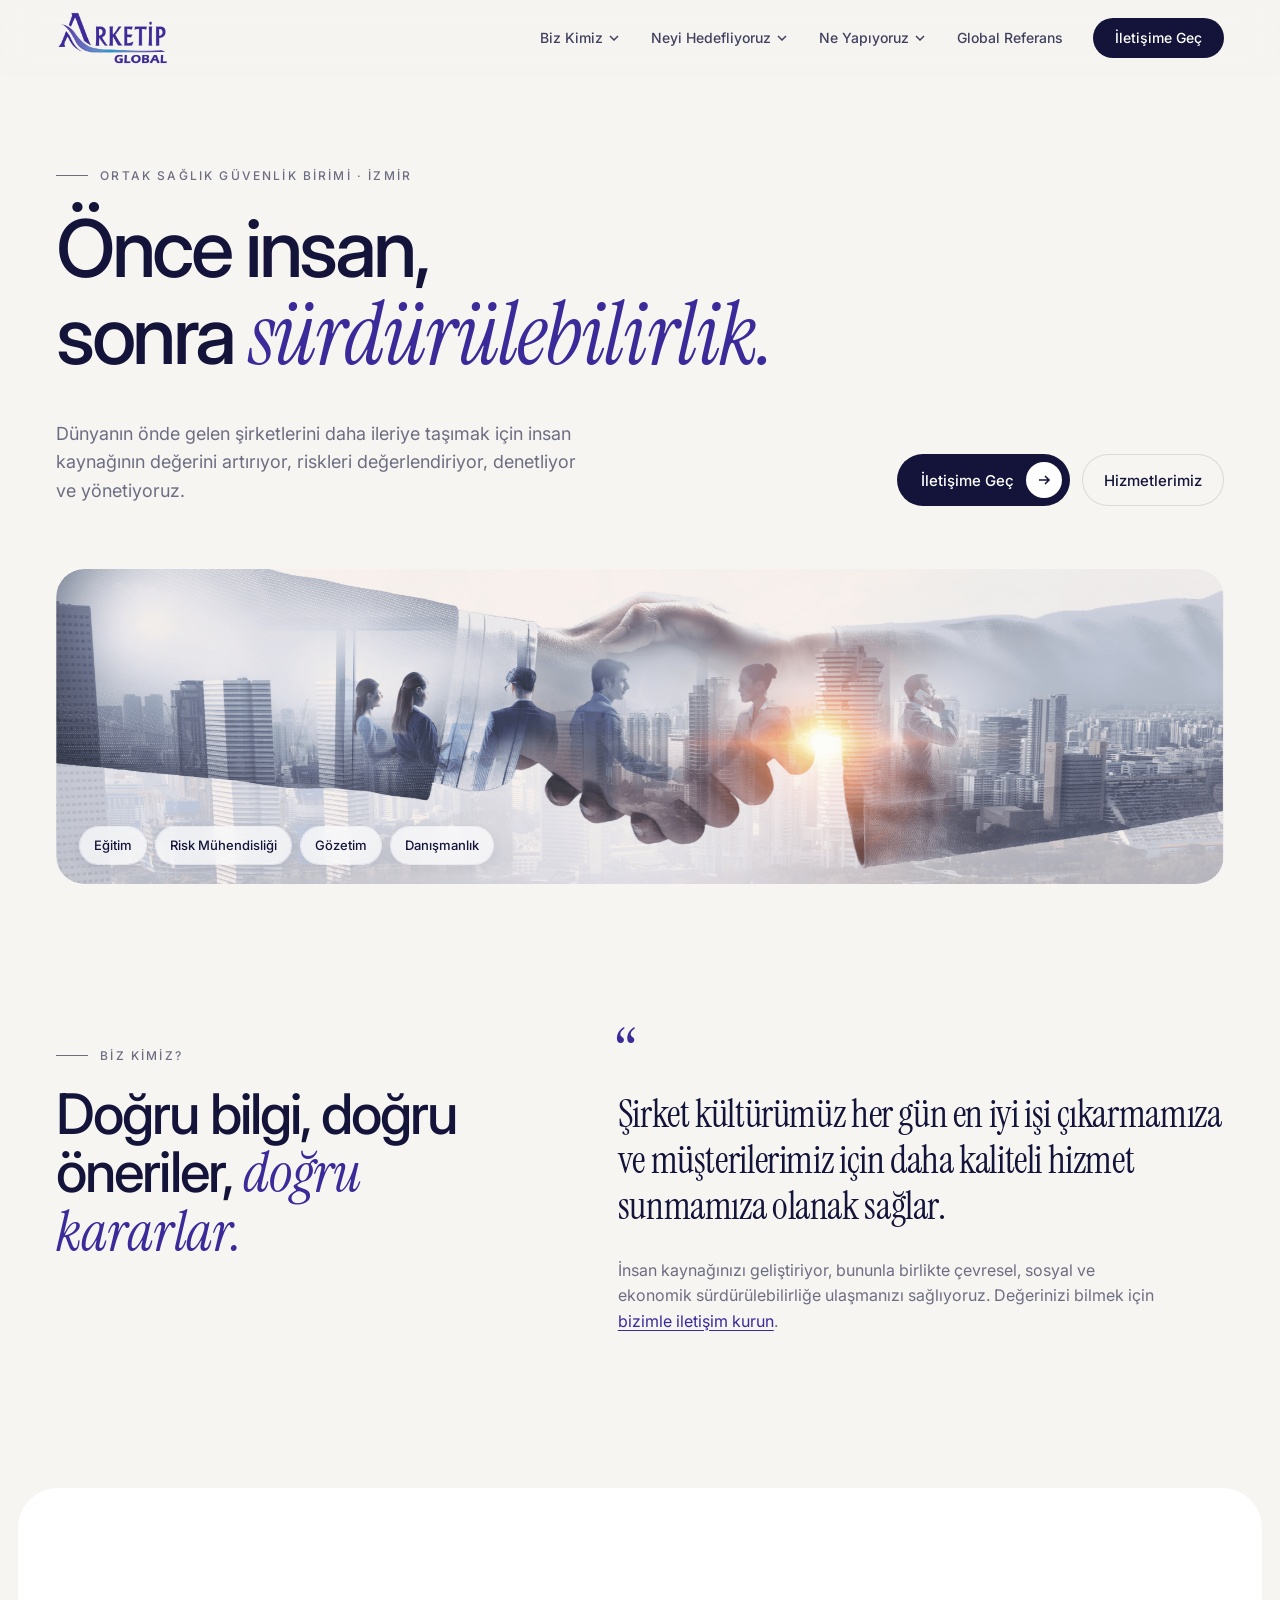
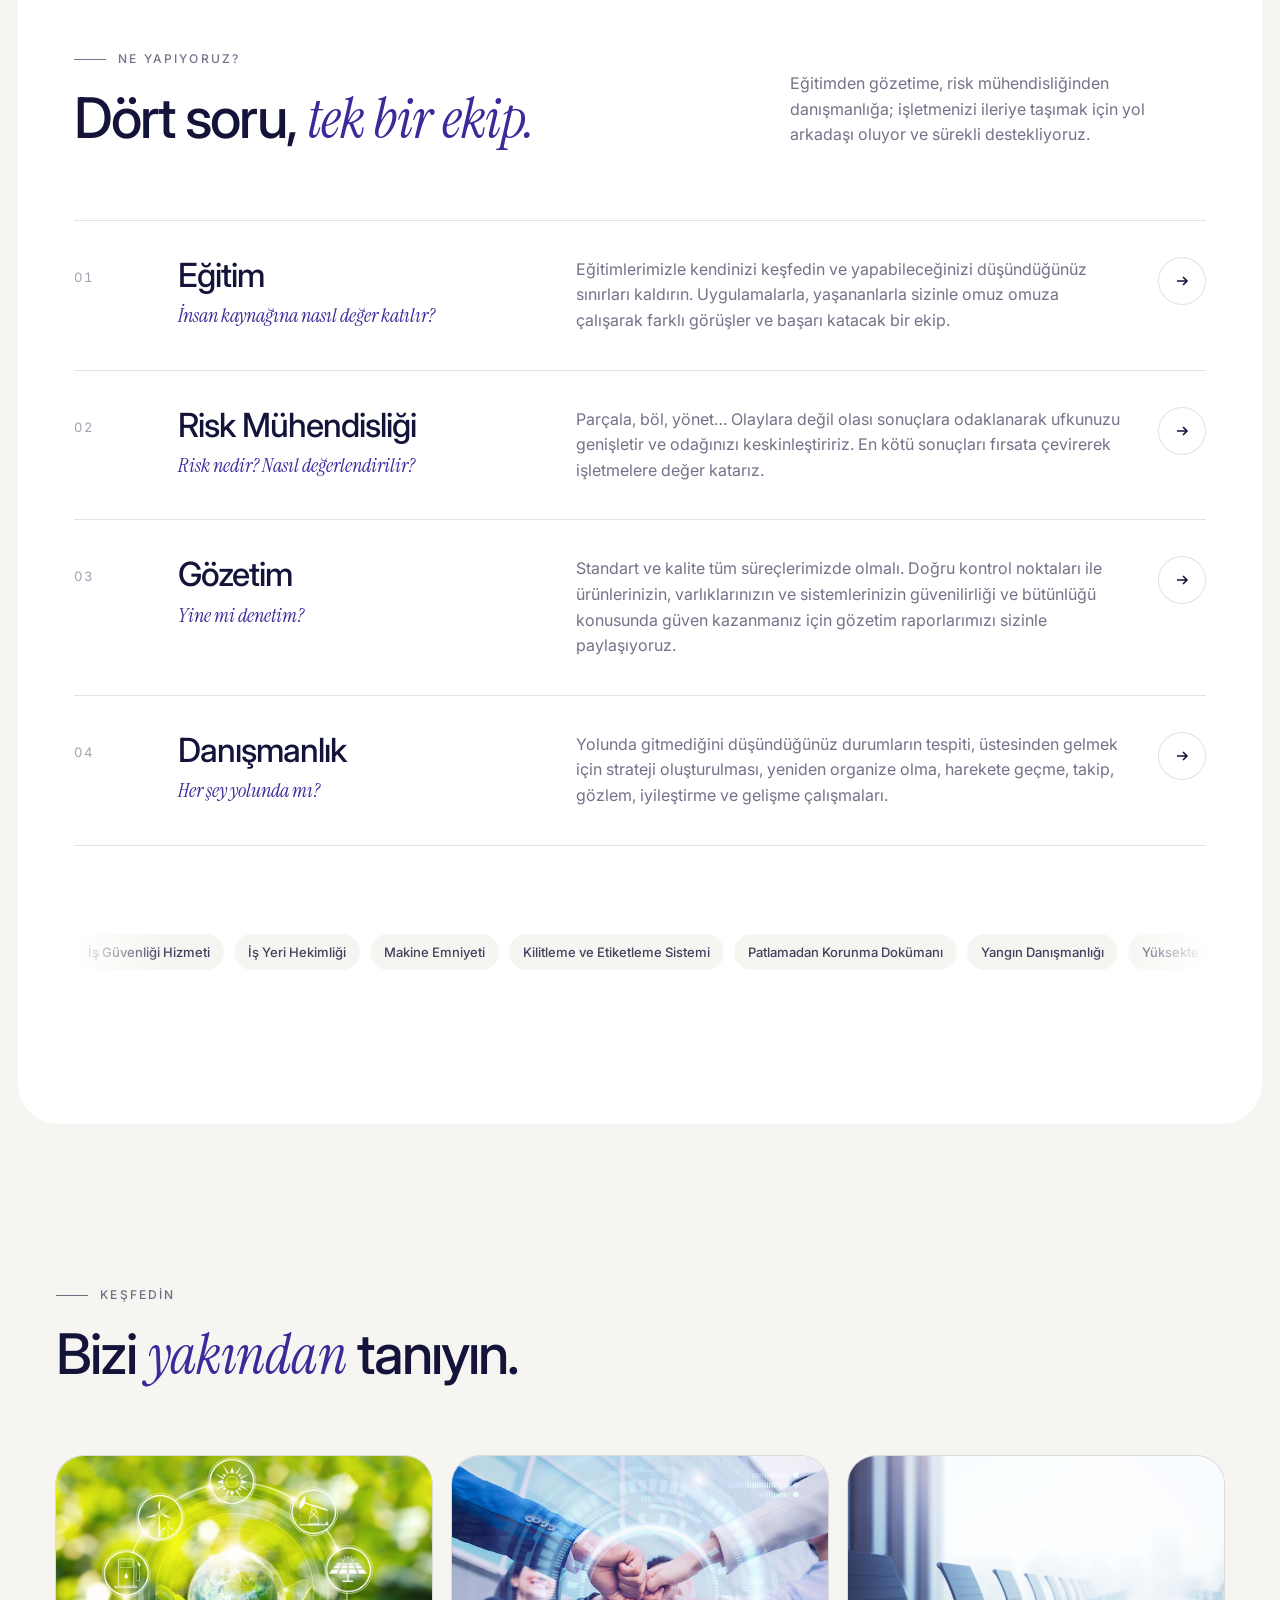
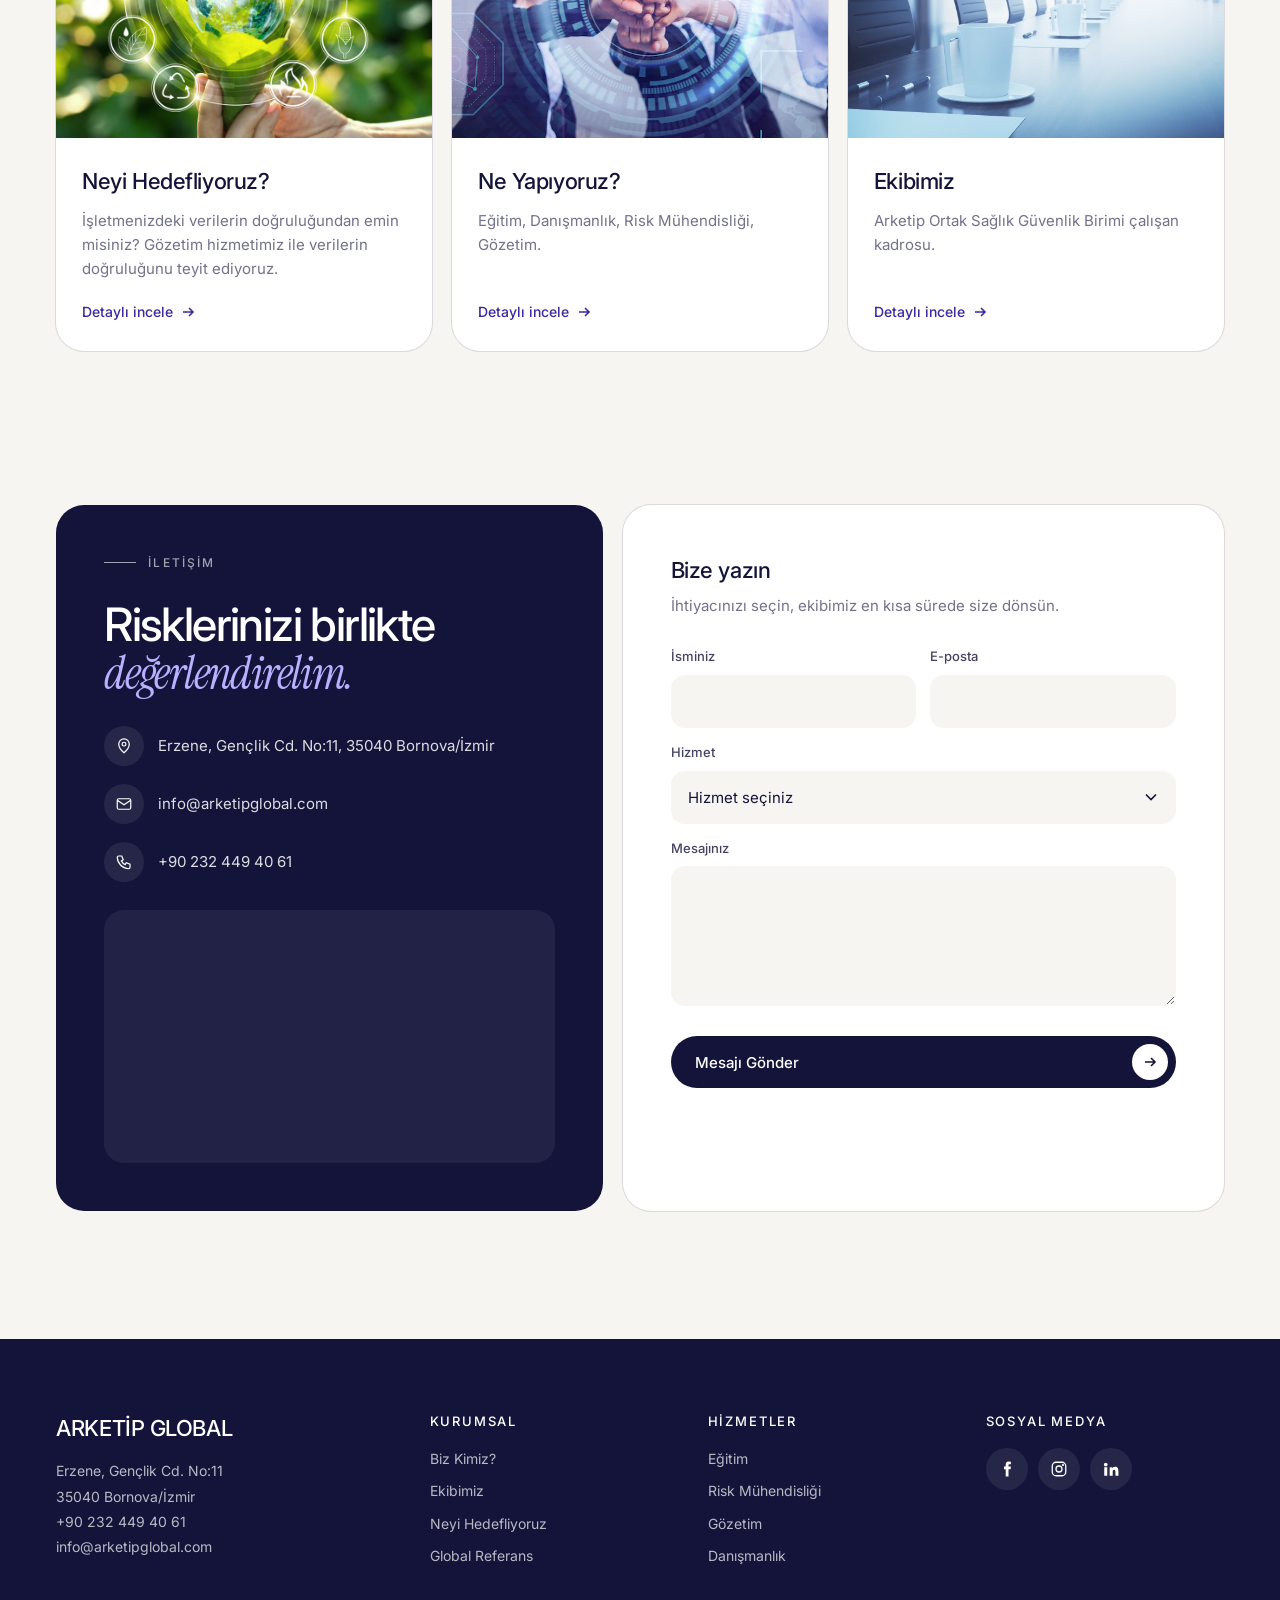
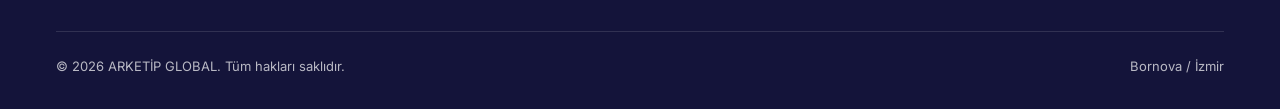
==== index.html @ 311a2628 "Arketip Global sitesi: arşivden kurtarma ve yeni tasarım - archive.org (2024-09, 2025-07) kayıtların" ====
<!DOCTYPE html>
<html lang="tr">
<head>
  <meta charset="utf-8">
  <meta name="viewport" content="width=device-width, initial-scale=1">
  <title>Arketip Global | İş Sağlığı ve Güvenliği, Eğitim, Risk Mühendisliği</title>
  <meta name="description" content="Arketip Global; eğitim, risk mühendisliği, gözetim ve danışmanlık hizmetleriyle insan kaynağının değerini artırır, riskleri değerlendirir, denetler ve yönetir. Bornova / İzmir.">
  <meta name="keywords" content="Ortak İş sağlığı, OSGB, İş güvenliği, Risk mühendisliği, Gözetim, Danışmanlık, Eğitim, İzmir">
  <link rel="icon" href="assets/img/üstbilgilogo.png">
  <link rel="preconnect" href="https://fonts.googleapis.com">
  <link rel="preconnect" href="https://fonts.gstatic.com" crossorigin>
  <link href="https://fonts.googleapis.com/css2?family=Inter:wght@400;500;600&family=Instrument+Serif:ital@0;1&display=swap" rel="stylesheet">
  <link rel="stylesheet" href="assets/css/site.css">
  <script>document.documentElement.classList.add('js');</script>
</head>

<body>
  <header class="site-header" id="header">
    <div class="wrap bar">
      <a class="brand" href="index.html" aria-label="Arketip Global ana sayfa">
        <img src="assets/img/arketipglobal.png" alt="Arketip Global" width="732" height="341">
      </a>
      <button class="burger" aria-label="Menüyü aç" aria-expanded="false" aria-controls="nav"><span></span><span></span><span></span></button>
      <nav class="nav" id="nav" aria-label="Ana menü">
        <div class="dd">
          <button type="button" aria-expanded="false">Biz Kimiz
            <svg width="10" height="6" viewBox="0 0 10 6" fill="none" stroke="currentColor" stroke-width="1.5" aria-hidden="true"><path d="m1 1 4 4 4-4"/></svg></button>
          <div class="menu">
            <a href="#who-are-we">Hakkımızda</a>
            <a href="kadromuz.html">Ekibimiz</a>
          </div>
        </div>
        <div class="dd">
          <button type="button" aria-expanded="false">Neyi Hedefliyoruz
            <svg width="10" height="6" viewBox="0 0 10 6" fill="none" stroke="currentColor" stroke-width="1.5" aria-hidden="true"><path d="m1 1 4 4 4-4"/></svg></button>
          <div class="menu">
            <a href="neyihedefliyoruz.html">Hedefimiz</a>
          </div>
        </div>
        <div class="dd">
          <button type="button" aria-expanded="false">Ne Yapıyoruz
            <svg width="10" height="6" viewBox="0 0 10 6" fill="none" stroke="currentColor" stroke-width="1.5" aria-hidden="true"><path d="m1 1 4 4 4-4"/></svg></button>
          <div class="menu">
            <a href="neyapıyoruz.html">Ne Yapıyoruz?</a>
            <a href="egitim.html">Eğitim</a>
            <a href="riskmuhendisligi.html">Risk Mühendisliği</a>
            <a href="gozetim.html">Gözetim</a>
            <a href="danısmanlık.html">Danışmanlık</a>
          </div>
        </div>
        <a href="global-referans.html">Global Referans</a>
        <a class="btn btn-primary" href="#contact">İletişime Geç</a>
      </nav>
    </div>
  </header>

  <main>
    <!-- Hero -->
    <section class="hero" aria-labelledby="hero-title">
      <div class="wrap">
        <div class="hero-top">
          <div>
            <span class="label rise" style="--d:.05s">Ortak Sağlık Güvenlik Birimi · İzmir</span>
            <h1 id="hero-title">
              <span class="line"><span style="--d:.15s">Önce insan,</span></span>
              <span class="line"><span style="--d:.28s">sonra <span class="serif">sürdürülebilirlik.</span></span></span>
            </h1>
          </div>
          <div class="hero-side">
            <p class="rise" style="--d:.45s">Dünyanın önde gelen şirketlerini daha ileriye taşımak için insan kaynağının değerini artırıyor, riskleri değerlendiriyor, denetliyor ve yönetiyoruz.</p>
            <div class="actions rise" style="--d:.55s">
              <a class="btn btn-primary" href="#contact">İletişime Geç
                <span class="dot"><svg width="14" height="14" viewBox="0 0 14 14" fill="none" stroke="currentColor" stroke-width="1.6" aria-hidden="true"><path d="M2 7h10M8 3l4 4-4 4"/></svg></span></a>
              <a class="btn btn-ghost" href="#hizmetler">Hizmetlerimiz</a>
            </div>
          </div>
        </div>
        <figure class="panorama">
          <img src="assets/img/biz kimiz.png" alt="Şehir silueti önünde el sıkışan iş insanları" width="2048" height="553" fetchpriority="high">
          <figcaption>
            <a class="chip" href="egitim.html">Eğitim</a>
            <a class="chip" href="riskmuhendisligi.html">Risk Mühendisliği</a>
            <a class="chip" href="gozetim.html">Gözetim</a>
            <a class="chip" href="danısmanlık.html">Danışmanlık</a>
          </figcaption>
        </figure>
      </div>
    </section>

    <!-- Biz Kimiz -->
    <section class="section" id="who-are-we" aria-labelledby="about-title">
      <div class="wrap">
        <div class="about">
          <div class="reveal">
            <span class="label">Biz Kimiz?</span>
            <h2 id="about-title">Doğru bilgi, doğru öneriler, <span class="serif">doğru kararlar.</span></h2>
          </div>
          <div class="reveal" style="--d:.1s">
            <blockquote>Şirket kültürümüz her gün en iyi işi çıkarmamıza ve müşterilerimiz için daha kaliteli hizmet sunmamıza olanak sağlar.</blockquote>
            <p class="note">İnsan kaynağınızı geliştiriyor, bununla birlikte çevresel, sosyal ve ekonomik sürdürülebilirliğe ulaşmanızı sağlıyoruz. Değerinizi bilmek için <a href="#contact">bizimle iletişim kurun</a>.</p>
          </div>
        </div>
      </div>
    </section>

    <!-- Hizmetler -->
    <section class="section services" id="hizmetler" aria-labelledby="svc-title">
      <div class="wrap">
        <div class="sec-head reveal">
          <div>
            <span class="label">Ne Yapıyoruz?</span>
            <h2 id="svc-title">Dört soru, <span class="serif">tek bir ekip.</span></h2>
          </div>
          <p>Eğitimden gözetime, risk mühendisliğinden danışmanlığa; işletmenizi ileriye taşımak için yol arkadaşı oluyor ve sürekli destekliyoruz.</p>
        </div>
        <ul class="svc">
          <li class="reveal"><a href="egitim.html">
            <span class="idx">01</span>
            <h3>Eğitim<small>İnsan kaynağına nasıl değer katılır?</small></h3>
            <p>Eğitimlerimizle kendinizi keşfedin ve yapabileceğinizi düşündüğünüz sınırları kaldırın. Uygulamalarla, yaşananlarla sizinle omuz omuza çalışarak farklı görüşler ve başarı katacak bir ekip.</p>
            <span class="go" aria-hidden="true"><svg width="14" height="14" viewBox="0 0 14 14" fill="none" stroke="currentColor" stroke-width="1.6"><path d="M2 7h10M8 3l4 4-4 4"/></svg></span>
          </a></li>
          <li class="reveal"><a href="riskmuhendisligi.html">
            <span class="idx">02</span>
            <h3>Risk Mühendisliği<small>Risk nedir? Nasıl değerlendirilir?</small></h3>
            <p>Parçala, böl, yönet… Olaylara değil olası sonuçlara odaklanarak ufkunuzu genişletir ve odağınızı keskinleştiririz. En kötü sonuçları fırsata çevirerek işletmelere değer katarız.</p>
            <span class="go" aria-hidden="true"><svg width="14" height="14" viewBox="0 0 14 14" fill="none" stroke="currentColor" stroke-width="1.6"><path d="M2 7h10M8 3l4 4-4 4"/></svg></span>
          </a></li>
          <li class="reveal"><a href="gozetim.html">
            <span class="idx">03</span>
            <h3>Gözetim<small>Yine mi denetim?</small></h3>
            <p>Standart ve kalite tüm süreçlerimizde olmalı. Doğru kontrol noktaları ile ürünlerinizin, varlıklarınızın ve sistemlerinizin güvenilirliği ve bütünlüğü konusunda güven kazanmanız için gözetim raporlarımızı sizinle paylaşıyoruz.</p>
            <span class="go" aria-hidden="true"><svg width="14" height="14" viewBox="0 0 14 14" fill="none" stroke="currentColor" stroke-width="1.6"><path d="M2 7h10M8 3l4 4-4 4"/></svg></span>
          </a></li>
          <li class="reveal"><a href="danısmanlık.html">
            <span class="idx">04</span>
            <h3>Danışmanlık<small>Her şey yolunda mı?</small></h3>
            <p>Yolunda gitmediğini düşündüğünüz durumların tespiti, üstesinden gelmek için strateji oluşturulması, yeniden organize olma, harekete geçme, takip, gözlem, iyileştirme ve gelişme çalışmaları.</p>
            <span class="go" aria-hidden="true"><svg width="14" height="14" viewBox="0 0 14 14" fill="none" stroke="currentColor" stroke-width="1.6"><path d="M2 7h10M8 3l4 4-4 4"/></svg></span>
          </a></li>
        </ul>
        <div class="marquee" aria-label="Hizmet alanlarımız">
          <div class="marquee-track">
            <span class="chip">İş Güvenliği Hizmeti</span><span class="chip">İş Yeri Hekimliği</span><span class="chip">Makine Emniyeti</span><span class="chip">Kilitleme ve Etiketleme Sistemi</span><span class="chip">Patlamadan Korunma Dokümanı</span><span class="chip">Yangın Danışmanlığı</span><span class="chip">Yüksekte Çalışma Danışmanlığı</span><span class="chip">Sağlık Danışmanlığı</span><span class="chip">Mobil Sağlık Aracı Hizmeti</span><span class="chip">Periyodik Kontrol Hizmetleri</span><span class="chip">İş Hijyeni Ölçümleri</span><span class="chip">İSG Ekipmanları Seçimi</span><span class="chip">İlkyardım Eğitimi</span>
            <span class="chip" aria-hidden="true">İş Güvenliği Hizmeti</span><span class="chip" aria-hidden="true">İş Yeri Hekimliği</span><span class="chip" aria-hidden="true">Makine Emniyeti</span><span class="chip" aria-hidden="true">Kilitleme ve Etiketleme Sistemi</span><span class="chip" aria-hidden="true">Patlamadan Korunma Dokümanı</span><span class="chip" aria-hidden="true">Yangın Danışmanlığı</span><span class="chip" aria-hidden="true">Yüksekte Çalışma Danışmanlığı</span><span class="chip" aria-hidden="true">Sağlık Danışmanlığı</span><span class="chip" aria-hidden="true">Mobil Sağlık Aracı Hizmeti</span><span class="chip" aria-hidden="true">Periyodik Kontrol Hizmetleri</span><span class="chip" aria-hidden="true">İş Hijyeni Ölçümleri</span><span class="chip" aria-hidden="true">İSG Ekipmanları Seçimi</span><span class="chip" aria-hidden="true">İlkyardım Eğitimi</span>
          </div>
        </div>
      </div>
    </section>

    <!-- Keşfet -->
    <section class="section" aria-labelledby="explore-title">
      <div class="wrap">
        <div class="sec-head reveal">
          <div>
            <span class="label">Keşfedin</span>
            <h2 id="explore-title">Bizi <span class="serif">yakından</span> tanıyın.</h2>
          </div>
        </div>
        <div class="cards">
          <a class="card reveal" href="neyihedefliyoruz.html">
            <div class="ph"><img src="assets/img/sürdürebilirlik.jpg" alt="Sürdürülebilirlik" loading="lazy" width="1150" height="650"></div>
            <div class="body">
              <h3>Neyi Hedefliyoruz?</h3>
              <p>İşletmenizdeki verilerin doğruluğundan emin misiniz? Gözetim hizmetimiz ile verilerin doğruluğunu teyit ediyoruz.</p>
              <span class="more">Detaylı incele <svg width="14" height="14" viewBox="0 0 14 14" fill="none" stroke="currentColor" stroke-width="1.6" aria-hidden="true"><path d="M2 7h10M8 3l4 4-4 4"/></svg></span>
            </div>
          </a>
          <a class="card reveal" style="--d:.1s" href="neyapıyoruz.html">
            <div class="ph"><img src="assets/img/neyaqpıyoruz.jpg" alt="Toplantı yapan ekip" loading="lazy" width="626" height="417"></div>
            <div class="body">
              <h3>Ne Yapıyoruz?</h3>
              <p>Eğitim, Danışmanlık, Risk Mühendisliği, Gözetim.</p>
              <span class="more">Detaylı incele <svg width="14" height="14" viewBox="0 0 14 14" fill="none" stroke="currentColor" stroke-width="1.6" aria-hidden="true"><path d="M2 7h10M8 3l4 4-4 4"/></svg></span>
            </div>
          </a>
          <a class="card reveal" style="--d:.2s" href="kadromuz.html">
            <div class="ph"><img src="assets/img/ekibimiz.png" alt="Ekibimiz" loading="lazy" width="757" height="468"></div>
            <div class="body">
              <h3>Ekibimiz</h3>
              <p>Arketip Ortak Sağlık Güvenlik Birimi çalışan kadrosu.</p>
              <span class="more">Detaylı incele <svg width="14" height="14" viewBox="0 0 14 14" fill="none" stroke="currentColor" stroke-width="1.6" aria-hidden="true"><path d="M2 7h10M8 3l4 4-4 4"/></svg></span>
            </div>
          </a>
        </div>
      </div>
    </section>

    <!-- İletişim -->
    <section id="contact" aria-labelledby="contact-title">
      <div class="wrap">
        <div class="contact">
          <div class="panel panel-dark reveal">
            <span class="label">İletişim</span>
            <h2 id="contact-title">Risklerinizi birlikte <span class="serif">değerlendirelim.</span></h2>
            <dl class="info">
              <div>
                <dt><svg width="18" height="18" viewBox="0 0 24 24" fill="none" stroke="currentColor" stroke-width="1.6" aria-label="Konum"><path d="M12 21s-7-6.2-7-11.5a7 7 0 0 1 14 0C19 14.8 12 21 12 21Z"/><circle cx="12" cy="9.5" r="2.5"/></svg></dt>
                <dd>Erzene, Gençlik Cd. No:11, 35040 Bornova/İzmir</dd>
              </div>
              <div>
                <dt><svg width="18" height="18" viewBox="0 0 24 24" fill="none" stroke="currentColor" stroke-width="1.6" aria-label="E-posta"><rect x="3" y="5" width="18" height="14" rx="2"/><path d="m3 7 9 6 9-6"/></svg></dt>
                <dd><a href="mailto:info@arketipglobal.com">info@arketipglobal.com</a></dd>
              </div>
              <div>
                <dt><svg width="18" height="18" viewBox="0 0 24 24" fill="none" stroke="currentColor" stroke-width="1.6" aria-label="Telefon"><path d="M5 4h4l2 5-2.5 1.5a11 11 0 0 0 5 5L15 13l5 2v4a2 2 0 0 1-2 2A16 16 0 0 1 3 6a2 2 0 0 1 2-2Z"/></svg></dt>
                <dd><a href="tel:+902324494061">+90 232 449 40 61</a></dd>
              </div>
            </dl>
            <div class="map">
              <iframe title="Arketip Global konumu" src="https://www.google.com/maps/embed?pb=!1m18!1m12!1m3!1d6350046.230709429!2d30.6863091524359!3d39.001430356661245!2m3!1f0!2f0!3f0!3m2!1i1024!2i768!4f13.1!3m3!1m2!1s0xa9a5396b3f279de9%3A0xc9d5d8ced4c32e61!2zQXJrZXRpcCBHbG9iYWwgRGFuxLHFn21hbmzEsWs!5e0!3m2!1str!2str!4v1669730419693!5m2!1str!2str" loading="lazy" referrerpolicy="no-referrer-when-downgrade" allowfullscreen></iframe>
            </div>
          </div>
          <div class="panel panel-form reveal" style="--d:.1s">
            <h3>Bize yazın</h3>
            <p>İhtiyacınızı seçin, ekibimiz en kısa sürede size dönsün.</p>
            <form action="https://formsubmit.co/info@arketipglobal.com" method="POST" enctype="multipart/form-data">
              <div class="row2">
                <div class="field"><label for="f-name">İsminiz</label><input id="f-name" type="text" name="name" autocomplete="name" required></div>
                <div class="field"><label for="f-email">E-posta</label><input id="f-email" type="email" name="email" autocomplete="email" required></div>
              </div>
              <div class="field">
                <label for="f-subject">Hizmet</label>
                <select id="f-subject" name="_subject" required>
                  <option value="" selected disabled>Hizmet seçiniz</option>
                  <option value="İş Güvenliği Hizmeti">İş Güvenliği Hizmeti</option>
                  <option value="İş Yeri Hekimliği">İş Yeri Hekimliği</option>
                  <option value="Makine Emniyeti">Makine Emniyeti</option>
                  <option value="Kilitleme ve Etiketleme Sistemi">Kilitleme ve Etiketleme Sistemi</option>
                  <option value="Patlamadan Korunma Dökümanı">Patlamadan Korunma Dokümanı</option>
                  <option value="Yangın Danışmanlığı">Yangın Danışmanlığı</option>
                  <option value="Yüksekte Çalışma Danışmanlığı">Yüksekte Çalışma Danışmanlığı</option>
                  <option value="Sağlık Danışmanlığı">Sağlık Danışmanlığı</option>
                  <option value="Mobil Sağlık Aracı Hizmeti">Mobil Sağlık Aracı Hizmeti</option>
                  <option value="Periyodik Kontrol Hizmetleri Danışmanlığı">Periyodik Kontrol Hizmetleri Danışmanlığı</option>
                  <option value="İş Hijyeni Ölçümleri Danışmanlığı">İş Hijyeni Ölçümleri Danışmanlığı</option>
                  <option value="İş Sağlığı ve Güvenliği Ekipmanları Seçimi Danışmanlığı">İş Sağlığı ve Güvenliği Ekipmanları Seçimi Danışmanlığı</option>
                  <option value="İlkyardım Eğitimi">İlkyardım Eğitimi</option>
                </select>
              </div>
              <div class="field"><label for="f-msg">Mesajınız</label><textarea id="f-msg" name="message" rows="5" required></textarea></div>
              <input type="hidden" name="_next" value="http://arketipglobal.com/index.html">
              <input type="hidden" name="_captcha" value="false">
              <button class="btn btn-primary" type="submit">Mesajı Gönder
                <span class="dot"><svg width="14" height="14" viewBox="0 0 14 14" fill="none" stroke="currentColor" stroke-width="1.6" aria-hidden="true"><path d="M2 7h10M8 3l4 4-4 4"/></svg></span></button>
            </form>
          </div>
        </div>
      </div>
    </section>
  </main>

  <footer>
    <div class="wrap">
      <div class="foot">
        <div>
          <p class="mark">ARKETİP GLOBAL</p>
          <address>Erzene, Gençlik Cd. No:11<br>35040 Bornova/İzmir<br><a href="tel:+902324494061">+90 232 449 40 61</a><br><a href="mailto:info@arketipglobal.com">info@arketipglobal.com</a></address>
        </div>
        <div>
          <h4>Kurumsal</h4>
          <ul>
            <li><a href="#who-are-we">Biz Kimiz?</a></li>
            <li><a href="kadromuz.html">Ekibimiz</a></li>
            <li><a href="neyihedefliyoruz.html">Neyi Hedefliyoruz</a></li>
            <li><a href="global-referans.html">Global Referans</a></li>
          </ul>
        </div>
        <div>
          <h4>Hizmetler</h4>
          <ul>
            <li><a href="egitim.html">Eğitim</a></li>
            <li><a href="riskmuhendisligi.html">Risk Mühendisliği</a></li>
            <li><a href="gozetim.html">Gözetim</a></li>
            <li><a href="danısmanlık.html">Danışmanlık</a></li>
          </ul>
        </div>
        <div>
          <h4>Sosyal Medya</h4>
          <div class="social">
            <a href="https://www.facebook.com/arketiposgbizmir/" target="_blank" rel="noopener" aria-label="Facebook"><svg width="18" height="18" viewBox="0 0 24 24" fill="currentColor" aria-hidden="true"><path d="M14 8.5V6.8c0-.8.5-1 1-1h2.2V2.2L14.3 2C11 2 10.3 4.3 10.3 6v2.5H8v3.7h2.3V22H14v-9.8h2.8l.4-3.7H14Z"/></svg></a>
            <a href="https://www.instagram.com/arketiposgb/" target="_blank" rel="noopener" aria-label="Instagram"><svg width="18" height="18" viewBox="0 0 24 24" fill="none" stroke="currentColor" stroke-width="1.7" aria-hidden="true"><rect x="3" y="3" width="18" height="18" rx="5"/><circle cx="12" cy="12" r="4"/><circle cx="17.3" cy="6.7" r=".6" fill="currentColor"/></svg></a>
            <a href="https://www.linkedin.com/company/arketi%CC%87posgb/?originalSubdomain=tr" target="_blank" rel="noopener" aria-label="LinkedIn"><svg width="18" height="18" viewBox="0 0 24 24" fill="currentColor" aria-hidden="true"><path d="M4.98 3.5a2.5 2.5 0 1 1 0 5 2.5 2.5 0 0 1 0-5ZM3 9.5h4V21H3V9.5Zm6.5 0h3.8v1.6h.06c.53-1 1.83-2.06 3.77-2.06 4.03 0 4.77 2.65 4.77 6.1V21h-4v-5.1c0-1.22-.02-2.79-1.7-2.79-1.7 0-1.96 1.33-1.96 2.7V21h-4V9.5Z"/></svg></a>
          </div>
        </div>
      </div>
      <div class="foot-bottom">
        <span>&copy; <span id="yr">2025</span> ARKETİP GLOBAL. Tüm hakları saklıdır.</span>
        <span>Bornova / İzmir</span>
      </div>
    </div>
  </footer>

  <script src="assets/js/site.js"></script>
</body>
</html>
---- assets/css/site.css ----
html, body { background: #f6f5f1; }
:root {
  --bg: #f6f5f1;
  --paper: #ffffff;
  --ink: #14143a;
  --ink-80: rgba(20, 20, 58, .8);
  --ink-60: rgba(20, 20, 58, .6);
  --ink-40: rgba(20, 20, 58, .4);
  --line: rgba(20, 20, 58, .12);
  --brand: #3a2a9a;
  --ease: cubic-bezier(.22, 1, .36, 1);
  --gutter: clamp(20px, 4.4vw, 64px);
  --max: 1280px;
}
*, *::before, *::after { box-sizing: border-box; }
html { scroll-behavior: smooth; overflow-x: clip; }
body {
  margin: 0; color: var(--ink);
  font: 400 16px/1.6 Inter, system-ui, sans-serif;
  -webkit-font-smoothing: antialiased; -moz-osx-font-smoothing: grayscale;
}
::selection { background: rgba(58, 42, 154, .22); }
img { display: block; max-width: 100%; }
a { color: inherit; }
:focus-visible { outline: 2px solid var(--brand); outline-offset: 3px; border-radius: 6px; }
.wrap { max-width: var(--max); margin: 0 auto; padding: 0 var(--gutter); }
.serif { font-family: "Instrument Serif", Georgia, serif; font-weight: 400; }
.label {
  font-size: 12px; font-weight: 500; letter-spacing: .18em; text-transform: uppercase; color: var(--ink-60);
  display: inline-flex; align-items: center; gap: 12px;
}
.label::before { content: ""; width: 32px; height: 1px; background: currentColor; }

/* Buttons */
.btn {
  display: inline-flex; align-items: center; gap: 12px; text-decoration: none; border: 0; cursor: pointer;
  font: 500 15px/1 Inter, sans-serif; border-radius: 999px; padding: 8px 8px 8px 24px;
  transition: transform .2s var(--ease), background .25s var(--ease), color .25s var(--ease);
}
.btn:active { transform: scale(.97); }
.btn .dot {
  width: 36px; height: 36px; border-radius: 50%; display: grid; place-items: center;
  transition: transform .3s var(--ease);
}
.btn:hover .dot { transform: rotate(-45deg); }
.btn-primary { background: var(--ink); color: #fff; }
.btn-primary .dot { background: #fff; color: var(--ink); }
.btn-primary:hover { background: var(--brand); }
.btn-ghost { padding: 14px 22px; color: var(--ink); background: transparent; box-shadow: inset 0 0 0 1px var(--line); }
.btn-ghost:hover { box-shadow: inset 0 0 0 1px var(--ink-40); }

/* Header */
.site-header {
  position: sticky; top: 0; z-index: 50;
  background: rgba(246, 245, 241, .82); backdrop-filter: saturate(1.4) blur(14px); -webkit-backdrop-filter: saturate(1.4) blur(14px);
  border-bottom: 1px solid transparent; transition: border-color .3s;
}
.site-header.scrolled { border-bottom-color: var(--line); }
.bar { display: flex; align-items: center; gap: 32px; height: 76px; }
.brand img { height: 52px; width: auto; }
.nav { display: flex; align-items: center; gap: 4px; margin-left: auto; }
.nav > a:not(.btn), .dd > button {
  font: 500 14px/1 Inter, sans-serif; color: var(--ink-80); text-decoration: none; background: none; border: 0; cursor: pointer;
  padding: 12px 14px; border-radius: 999px; display: inline-flex; align-items: center; gap: 6px;
  transition: color .2s, background .2s;
}
.nav > a:not(.btn):hover, .dd > button:hover, .dd.open > button { color: var(--ink); background: rgba(20, 20, 58, .05); }
.dd { position: relative; }
.dd > button svg { transition: transform .25s var(--ease); }
.dd.open > button svg { transform: rotate(180deg); }
.menu {
  position: absolute; top: calc(100% + 8px); left: 0; min-width: 220px; padding: 8px;
  background: var(--paper); border-radius: 18px; box-shadow: 0 0 0 1px var(--line), 0 18px 40px rgba(20, 20, 58, .10);
  opacity: 0; visibility: hidden; transform: translateY(6px); transition: opacity .2s, transform .25s var(--ease), visibility .2s;
}
.dd.open .menu { opacity: 1; visibility: visible; transform: none; }
.menu a { display: block; padding: 10px 14px; border-radius: 12px; font-size: 14px; text-decoration: none; color: var(--ink-80); }
.menu a:hover { background: var(--bg); color: var(--ink); }
.nav .btn { margin-left: 12px; padding: 13px 22px; font-size: 14px; }
.burger { display: none; margin-left: auto; width: 44px; height: 44px; border-radius: 50%; border: 0; background: rgba(20, 20, 58, .06); cursor: pointer; }
.burger span { display: block; width: 18px; height: 1.5px; background: var(--ink); margin: 4px auto; transition: transform .3s var(--ease), opacity .2s; }
body.menu-open .burger span:nth-child(1) { transform: translateY(5.5px) rotate(45deg); }
body.menu-open .burger span:nth-child(2) { opacity: 0; }
body.menu-open .burger span:nth-child(3) { transform: translateY(-5.5px) rotate(-45deg); }

/* Hero */
.hero { padding: clamp(48px, 9vh, 104px) 0 0; }
.hero-top { display: grid; grid-template-columns: 1fr; gap: 36px; }
.hero-side { display: flex; justify-content: space-between; align-items: end; gap: 48px; flex-wrap: wrap; }
.hero h1 {
  margin: 24px 0 0; font-weight: 500; font-size: clamp(40px, 6.2vw, 92px); line-height: 1; letter-spacing: -.045em;
}
.hero h1 .line { display: block; overflow: hidden; padding: .14em 0 .06em; margin-top: -.14em; white-space: nowrap; }
.hero h1 .line > span { display: inline-block; }
.hero h1 .serif { font-style: italic; letter-spacing: -.02em; color: var(--brand); font-size: 1.08em; }
.hero-side p { margin: 0; font-size: 18px; color: var(--ink-60); max-width: 34rem; }
.hero-side .actions { display: flex; flex-wrap: wrap; gap: 12px; }
.panorama {
  margin: clamp(40px, 7vh, 72px) 0 0; position: relative; border-radius: 28px; overflow: hidden;
  aspect-ratio: 2048 / 553; min-height: 260px; background: #e9e8ee;
}
.panorama img { width: 100%; height: 100%; object-fit: cover; object-position: 50% 50%; }
.panorama figcaption {
  position: absolute; left: 24px; bottom: 20px; display: flex; gap: 10px; flex-wrap: wrap;
}
.chip {
  font-size: 13px; font-weight: 500; padding: 8px 14px; border-radius: 999px; color: var(--ink);
  background: rgba(255, 255, 255, .72); backdrop-filter: blur(10px); -webkit-backdrop-filter: blur(10px);
  box-shadow: 0 0 0 1px rgba(255, 255, 255, .6), 0 4px 14px rgba(20, 20, 58, .08); text-decoration: none;
}
a.chip:hover { background: #fff; }

/* Entrance */
.js .rise { opacity: 0; transform: translateY(24px); }
.js .hero h1 .line > span { transform: translateY(110%); }
.js .panorama { clip-path: inset(0 0 100% 0 round 28px); }
.js.ready .rise { opacity: 1; transform: none; transition: opacity .9s var(--ease), transform .9s var(--ease); transition-delay: var(--d, 0s); }
.js.ready .hero h1 .line > span { transform: none; transition: transform 1s var(--ease); transition-delay: var(--d, 0s); }
.js.ready .panorama { clip-path: inset(0 0 0 0 round 28px); transition: clip-path 1.4s var(--ease) .55s; }
.js.ready .panorama img { animation: settle 2s var(--ease) .55s both; }
@keyframes settle { from { transform: scale(1.08); } to { transform: none; } }
.js .reveal { opacity: 0; transform: translateY(28px); transition: opacity .8s var(--ease), transform .8s var(--ease); transition-delay: var(--d, 0s); }
.js .reveal.in { opacity: 1; transform: none; }

/* Sections */
section { scroll-margin-top: 90px; }
.section { padding: clamp(80px, 12vw, 160px) 0; }
.about { display: grid; grid-template-columns: 1fr 1.25fr; gap: clamp(32px, 6vw, 96px); align-items: start; }
.about h2, .sec-head h2 { margin: 20px 0 0; font-weight: 500; font-size: clamp(32px, 4.4vw, 56px); line-height: 1.04; letter-spacing: -.035em; }
.about h2 .serif, .sec-head h2 .serif { font-style: italic; color: var(--brand); letter-spacing: -.01em; }
.about blockquote {
  margin: 0; font-family: "Instrument Serif", Georgia, serif; font-size: clamp(26px, 3vw, 40px); line-height: 1.2; letter-spacing: -.01em;
}
.about blockquote::before { content: "“"; display: block; font-size: 1.8em; line-height: .6; color: var(--brand); margin-bottom: 12px; }
.about .note { margin: 28px 0 0; color: var(--ink-60); max-width: 34rem; }
.about .note a { color: var(--brand); text-underline-offset: 3px; }


/* Services list */
.services { background: var(--paper); border-radius: 40px; margin: 0 clamp(8px, 1.4vw, 20px); }
.sec-head { display: flex; justify-content: space-between; align-items: end; gap: 32px; margin-bottom: clamp(40px, 6vw, 72px); }
.sec-head p { margin: 0; max-width: 26rem; color: var(--ink-60); }
.svc { list-style: none; margin: 0; padding: 0; border-top: 1px solid var(--line); }
.svc li { border-bottom: 1px solid var(--line); }
.svc a {
  display: grid; grid-template-columns: 72px minmax(180px, 1fr) 1.5fr 48px; gap: 32px; align-items: start;
  padding: 36px 0; text-decoration: none; transition: padding .35s var(--ease);
}
.svc .idx { font-size: 13px; color: var(--ink-40); letter-spacing: .1em; padding-top: 10px; font-variant-numeric: tabular-nums; }
.svc h3 { margin: 0; font-weight: 500; font-size: clamp(24px, 2.6vw, 36px); letter-spacing: -.03em; line-height: 1.1; }
.svc h3 small { display: block; margin-top: 10px; font: italic 400 20px/1.2 "Instrument Serif", Georgia, serif; letter-spacing: 0; color: var(--brand); }
.svc p { margin: 0; color: var(--ink-60); max-width: 36rem; }
.svc .go {
  width: 48px; height: 48px; border-radius: 50%; display: grid; place-items: center; box-shadow: inset 0 0 0 1px var(--line);
  transition: background .3s var(--ease), color .3s, transform .35s var(--ease);
}
.svc a:hover { padding-left: 12px; }
.svc a:hover .go { background: var(--ink); color: #fff; transform: rotate(-45deg); }

.marquee { margin-top: clamp(56px, 7vw, 88px); overflow: hidden; mask-image: linear-gradient(90deg, transparent, #000 8%, #000 92%, transparent); -webkit-mask-image: linear-gradient(90deg, transparent, #000 8%, #000 92%, transparent); }
.marquee-track { display: flex; gap: 10px; width: max-content; animation: slide 60s linear infinite; }
.marquee:hover .marquee-track { animation-play-state: paused; }
.marquee .chip { background: var(--bg); box-shadow: none; white-space: nowrap; color: var(--ink-80); }
@keyframes slide { to { transform: translateX(-50%); } }

/* Cards */
.cards { display: grid; grid-template-columns: repeat(3, 1fr); gap: 20px; }
.card { text-decoration: none; display: flex; flex-direction: column; background: var(--paper); border-radius: 28px; overflow: hidden; box-shadow: 0 0 0 1px var(--line); transition: transform .4s var(--ease), box-shadow .4s var(--ease); }
.card:hover { transform: translateY(-4px); box-shadow: 0 0 0 1px var(--line), 0 18px 40px rgba(20, 20, 58, .08); }
.card .ph { aspect-ratio: 4 / 3; overflow: hidden; background: #e9e8ee; }
.card .ph img { width: 100%; height: 100%; object-fit: cover; transition: transform .8s var(--ease); }
.card:hover .ph img { transform: scale(1.04); }
.card .body { padding: 26px 26px 28px; display: flex; flex-direction: column; gap: 10px; flex: 1; }
.card h3 { margin: 0; font-weight: 500; font-size: 22px; letter-spacing: -.02em; }
.card p { margin: 0; color: var(--ink-60); font-size: 15px; flex: 1; }
.card .more { margin-top: 10px; font-size: 14px; font-weight: 500; display: inline-flex; align-items: center; gap: 8px; color: var(--brand); }

/* Contact */
.contact { display: grid; grid-template-columns: 1fr 1.1fr; gap: 20px; }
.panel { border-radius: 28px; padding: clamp(28px, 4vw, 48px); }
.panel-dark { background: var(--ink); color: #fff; display: flex; flex-direction: column; gap: 28px; }
.panel-dark .label { color: rgba(255, 255, 255, .6); }
.panel-dark h2 { margin: 0; font-weight: 500; font-size: clamp(30px, 3.6vw, 48px); line-height: 1.05; letter-spacing: -.035em; }
.panel-dark h2 .serif { font-style: italic; color: #b9b0ff; }
.info { display: grid; gap: 18px; margin: 0; }
.info div { display: grid; grid-template-columns: 40px 1fr; gap: 14px; align-items: center; }
.info dt { width: 40px; height: 40px; border-radius: 50%; background: rgba(255, 255, 255, .08); display: grid; place-items: center; }
.info dd { margin: 0; color: rgba(255, 255, 255, .85); font-size: 15px; }
.info dd a { text-decoration: none; }
.info dd a:hover { text-decoration: underline; text-underline-offset: 3px; }
.map { border-radius: 20px; overflow: hidden; margin-top: auto; aspect-ratio: 16 / 9; background: rgba(255, 255, 255, .06); }
.map iframe { width: 100%; height: 100%; border: 0; display: block; filter: grayscale(.3); }
.panel-form { background: var(--paper); box-shadow: 0 0 0 1px var(--line); }
.panel-form h3 { margin: 0 0 6px; font-weight: 500; font-size: 22px; letter-spacing: -.02em; }
.panel-form > p { margin: 0 0 28px; color: var(--ink-60); font-size: 15px; }
form { display: grid; gap: 14px; }
.field label { display: block; font-size: 13px; font-weight: 500; color: var(--ink-80); margin-bottom: 8px; }
.field input, .field select, .field textarea {
  width: 100%; font: 400 15px/1.4 Inter, sans-serif; color: var(--ink); background: var(--bg); border: 1px solid transparent;
  border-radius: 14px; padding: 15px 16px; transition: border-color .2s, background .2s; appearance: none; -webkit-appearance: none;
}
.field select { background-image: url("data:image/svg+xml,%3Csvg xmlns='http://www.w3.org/2000/svg' width='12' height='8' fill='none' stroke='%2314143a' stroke-width='1.6'%3E%3Cpath d='m1 1.5 5 5 5-5'/%3E%3C/svg%3E"); background-repeat: no-repeat; background-position: right 18px center; padding-right: 44px; }
.field textarea { resize: vertical; min-height: 140px; }
.field input:focus, .field select:focus, .field textarea:focus { outline: none; border-color: var(--brand); background: #fff; }
.row2 { display: grid; grid-template-columns: 1fr 1fr; gap: 14px; }
form .btn { justify-content: space-between; margin-top: 8px; }

/* Footer */
footer { background: var(--ink); color: rgba(255, 255, 255, .7); margin-top: clamp(80px, 10vw, 140px); padding: 72px 0 32px; font-size: 14px; }
.foot { display: grid; grid-template-columns: 1.4fr 1fr 1fr 1fr; gap: 40px; }
.foot h4 { margin: 0 0 16px; color: #fff; font-size: 13px; font-weight: 500; letter-spacing: .14em; text-transform: uppercase; }
.foot ul { list-style: none; margin: 0; padding: 0; display: grid; gap: 10px; }
.foot a { text-decoration: none; }
.foot a:hover { color: #fff; }
.foot .mark { font-size: 22px; font-weight: 500; color: #fff; letter-spacing: -.02em; margin: 0 0 12px; }
.foot address { font-style: normal; line-height: 1.8; }
.social { display: flex; gap: 10px; }
.social a { width: 42px; height: 42px; border-radius: 50%; display: grid; place-items: center; background: rgba(255, 255, 255, .08); color: #fff; transition: background .25s; }
.social a:hover { background: var(--brand); }
.foot-bottom { display: flex; justify-content: space-between; gap: 16px; flex-wrap: wrap; margin-top: 64px; padding-top: 24px; border-top: 1px solid rgba(255, 255, 255, .12); font-size: 13px; }

/* Responsive */
@media (max-width: 1080px) {
  .burger { display: block; }
  .nav {
    position: fixed; inset: 76px 0 auto 0; flex-direction: column; align-items: stretch; gap: 0;
    background: var(--bg); padding: 12px var(--gutter) 28px; border-bottom: 1px solid var(--line);
    max-height: calc(100dvh - 76px); overflow-y: auto;
    opacity: 0; visibility: hidden; transform: translateY(-8px); transition: opacity .25s, transform .3s var(--ease), visibility .25s;
  }
  body.menu-open .nav { opacity: 1; visibility: visible; transform: none; }
  body.menu-open { overflow: hidden; }
  .nav > a:not(.btn), .dd > button { width: 100%; justify-content: space-between; padding: 16px 4px; border-radius: 0; font-size: 17px; border-bottom: 1px solid var(--line); }
  .nav > a:not(.btn):hover, .dd > button:hover, .dd.open > button { background: none; }
  .menu { position: static; box-shadow: none; background: none; padding: 0 0 8px 12px; min-width: 0; display: none; opacity: 1; visibility: visible; transform: none; }
  .dd.open .menu { display: block; }
  .nav .btn { margin: 20px 0 0; justify-content: center; }
  .hero-top, .about, .contact { grid-template-columns: 1fr; }
  .svc a { grid-template-columns: 48px 1fr 48px; }
  .svc p { grid-column: 2 / 3; }
  .svc .go { grid-row: 1; grid-column: 3; }
  .cards { grid-template-columns: 1fr 1fr; }
  .foot { grid-template-columns: 1fr 1fr; }
}
@media (max-width: 640px) {
  .bar { height: 68px; }
  .hero h1 .line { white-space: normal; }
  .hero { padding-top: 28px; }
  .hero .label { font-size: 11px; letter-spacing: .14em; }
  .panorama figcaption .chip:nth-child(n+3) { display: none; }
  .nav { inset: 68px 0 auto 0; }
  .brand img { height: 36px; }
  .panorama { border-radius: 20px; aspect-ratio: 4 / 3; }
  .js .panorama { clip-path: inset(0 0 100% 0 round 20px); }
  .js.ready .panorama { clip-path: inset(0 0 0 0 round 20px); }
  .panorama img { object-position: 46% 50%; }
  .panorama figcaption { left: 14px; bottom: 14px; right: 14px; }
  .sec-head { flex-direction: column; align-items: start; }
  .svc a { grid-template-columns: 1fr 44px; gap: 16px; padding: 28px 0; }
  .svc .idx { grid-column: 1; padding: 0; }
  .svc h3 { grid-column: 1; }
  .svc p { grid-column: 1 / -1; }
  .svc .go { grid-row: 1 / 3; grid-column: 2; width: 44px; height: 44px; }
  .services { border-radius: 28px; }
  .cards, .row2, .foot { grid-template-columns: 1fr; }
}
@media (prefers-reduced-motion: reduce) {
  html { scroll-behavior: auto; }
  *, *::before, *::after { animation: none !important; transition: none !important; }
  .js .rise, .js .reveal { opacity: 1; transform: none; }
  .js .hero h1 .line > span { transform: none; }
  .js .panorama { clip-path: none; }
}

/* ===== Inner pages ===== */
.nav a[aria-current="page"], .menu a[aria-current="page"] { color: var(--brand); }
.page-hero { padding: clamp(48px, 8vh, 96px) 0 clamp(40px, 6vw, 72px); }
.crumbs { font-size: 13px; color: var(--ink-40); display: flex; gap: 8px; flex-wrap: wrap; }
.crumbs a { color: var(--ink-60); text-decoration: none; }
.crumbs a:hover { color: var(--ink); }
.page-hero h1 { margin: 20px 0 0; font-weight: 500; font-size: clamp(40px, 6vw, 84px); line-height: 1; letter-spacing: -.045em; }
.page-hero h1 .serif { font-style: italic; color: var(--brand); letter-spacing: -.02em; }
.page-hero .lede { margin: 28px 0 0; font-size: 18px; color: var(--ink-60); max-width: 40rem; }

.blocks { display: grid; grid-template-columns: repeat(2, 1fr); gap: 20px; }
.block { background: var(--paper); border-radius: 28px; padding: clamp(28px, 3.4vw, 44px); box-shadow: 0 0 0 1px var(--line); display: flex; flex-direction: column; }
.block .idx { font-size: 13px; color: var(--ink-40); letter-spacing: .1em; font-variant-numeric: tabular-nums; }
.block h2 { margin: 14px 0 0; font-weight: 500; font-size: clamp(24px, 2.4vw, 32px); line-height: 1.1; letter-spacing: -.03em; }
.block .intro { margin: 14px 0 0; color: var(--ink-60); font-size: 15px; }
.ticks { list-style: none; margin: 24px 0 0; padding: 0; display: grid; gap: 0; flex: 1; align-content: start; }
.ticks li { position: relative; padding: 12px 0 12px 30px; border-top: 1px solid var(--line); font-size: 15px; color: var(--ink-80); }
.ticks li::before { content: ""; position: absolute; left: 4px; top: 19px; width: 10px; height: 6px; border-left: 1.6px solid var(--brand); border-bottom: 1.6px solid var(--brand); transform: rotate(-45deg); }
.block .link { margin-top: 24px; align-self: start; font-size: 14px; font-weight: 500; color: var(--brand); text-decoration: none; display: inline-flex; gap: 8px; align-items: center; }
.block .link:hover { text-decoration: underline; text-underline-offset: 3px; }
.blocks.wide { grid-template-columns: 1fr; }

.prose { display: grid; grid-template-columns: 1fr 1.4fr; gap: clamp(32px, 6vw, 96px); }
.prose p { margin: 0 0 20px; font-size: 18px; color: var(--ink-80); }
.prose blockquote { margin: 0; font-family: "Instrument Serif", Georgia, serif; font-size: clamp(28px, 3.2vw, 44px); line-height: 1.15; }
.prose blockquote em { color: var(--brand); }

.team { display: grid; grid-template-columns: repeat(3, 1fr); gap: 20px; }
.member { background: var(--paper); border-radius: 28px; padding: 32px; box-shadow: 0 0 0 1px var(--line); display: flex; flex-direction: column; }
.avatar { width: 64px; height: 64px; border-radius: 50%; display: grid; place-items: center; background: var(--ink); color: #fff; font-size: 20px; font-weight: 500; letter-spacing: .02em; }
.member h2 { margin: 22px 0 4px; font-weight: 500; font-size: 22px; letter-spacing: -.02em; }
.member .role { font-size: 13px; color: var(--brand); font-weight: 500; }
.member > p { margin: 14px 0 0; color: var(--ink-60); font-size: 15px; }
.member details { margin-top: 16px; }
.member summary { cursor: pointer; font-size: 14px; font-weight: 500; color: var(--brand); list-style: none; display: inline-flex; gap: 8px; align-items: center; }
.member summary::-webkit-details-marker { display: none; }
.member summary::after { content: "+"; font-size: 18px; line-height: 1; transition: transform .25s var(--ease); }
.member details[open] summary::after { transform: rotate(45deg); }
.member details p { margin: 12px 0 0; color: var(--ink-60); font-size: 15px; }

.refs { display: grid; grid-template-columns: repeat(4, 1fr); gap: 1px; background: var(--line); border-radius: 28px; overflow: hidden; box-shadow: 0 0 0 1px var(--line); }
.refs div { background: var(--paper); aspect-ratio: 16 / 9; display: grid; place-items: center; font-size: clamp(18px, 1.8vw, 24px); font-weight: 500; letter-spacing: -.02em; color: var(--ink-80); text-align: center; padding: 16px; }

.cta-band { margin-top: clamp(64px, 9vw, 120px); background: var(--ink); color: #fff; border-radius: 32px; padding: clamp(36px, 5vw, 64px); display: flex; justify-content: space-between; align-items: center; gap: 32px; flex-wrap: wrap; }
.cta-band h2 { margin: 0; font-weight: 500; font-size: clamp(28px, 3.4vw, 44px); line-height: 1.05; letter-spacing: -.035em; max-width: 22ch; }
.cta-band h2 .serif { font-style: italic; color: #b9b0ff; }
.cta-band .btn-primary { background: #fff; color: var(--ink); }
.cta-band .btn-primary .dot { background: var(--ink); color: #fff; }
.cta-band .btn-primary:hover { background: #ece9ff; }
.page-end { padding-bottom: 0; }

@media (max-width: 1080px) {
  .team { grid-template-columns: 1fr 1fr; }
  .refs { grid-template-columns: repeat(3, 1fr); }
  .prose { grid-template-columns: 1fr; }
}
@media (max-width: 640px) {
  .blocks, .team { grid-template-columns: 1fr; }
  .refs { grid-template-columns: 1fr 1fr; }
  .page-hero { padding-top: 28px; }
}
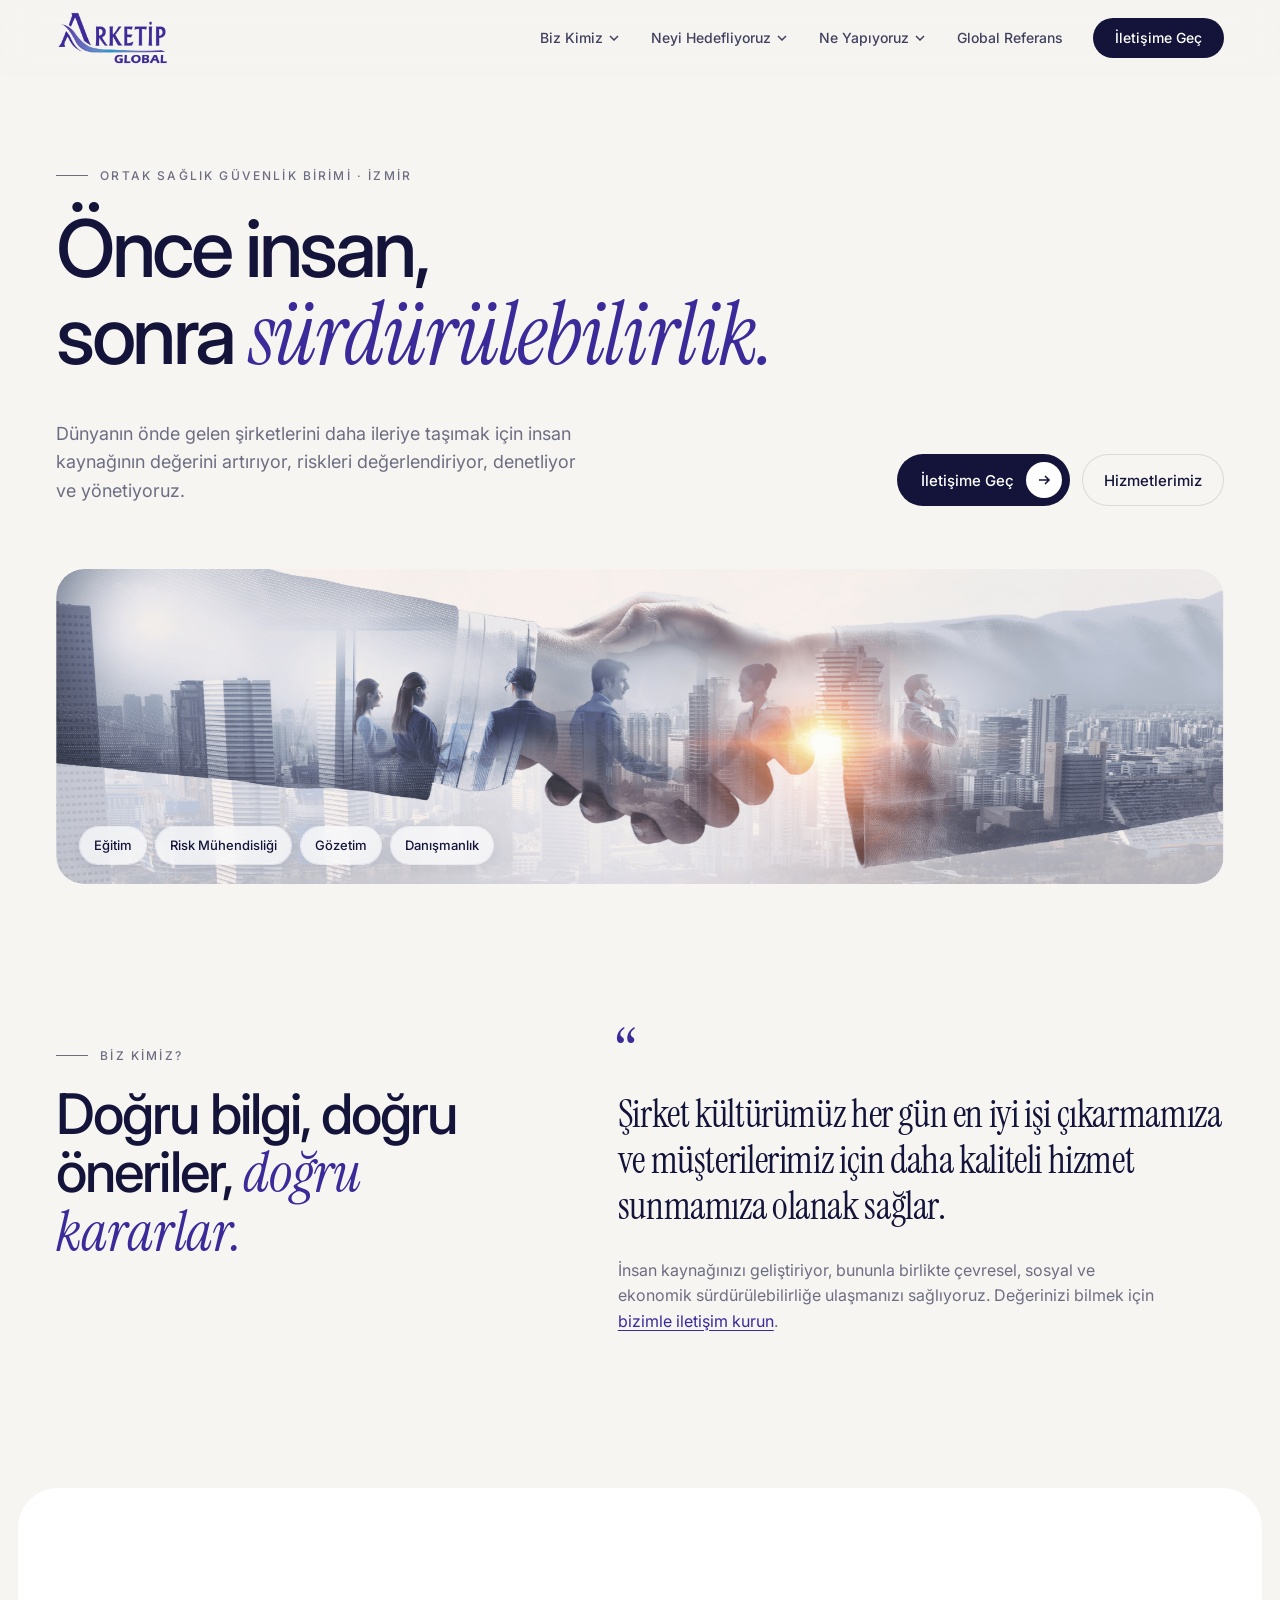
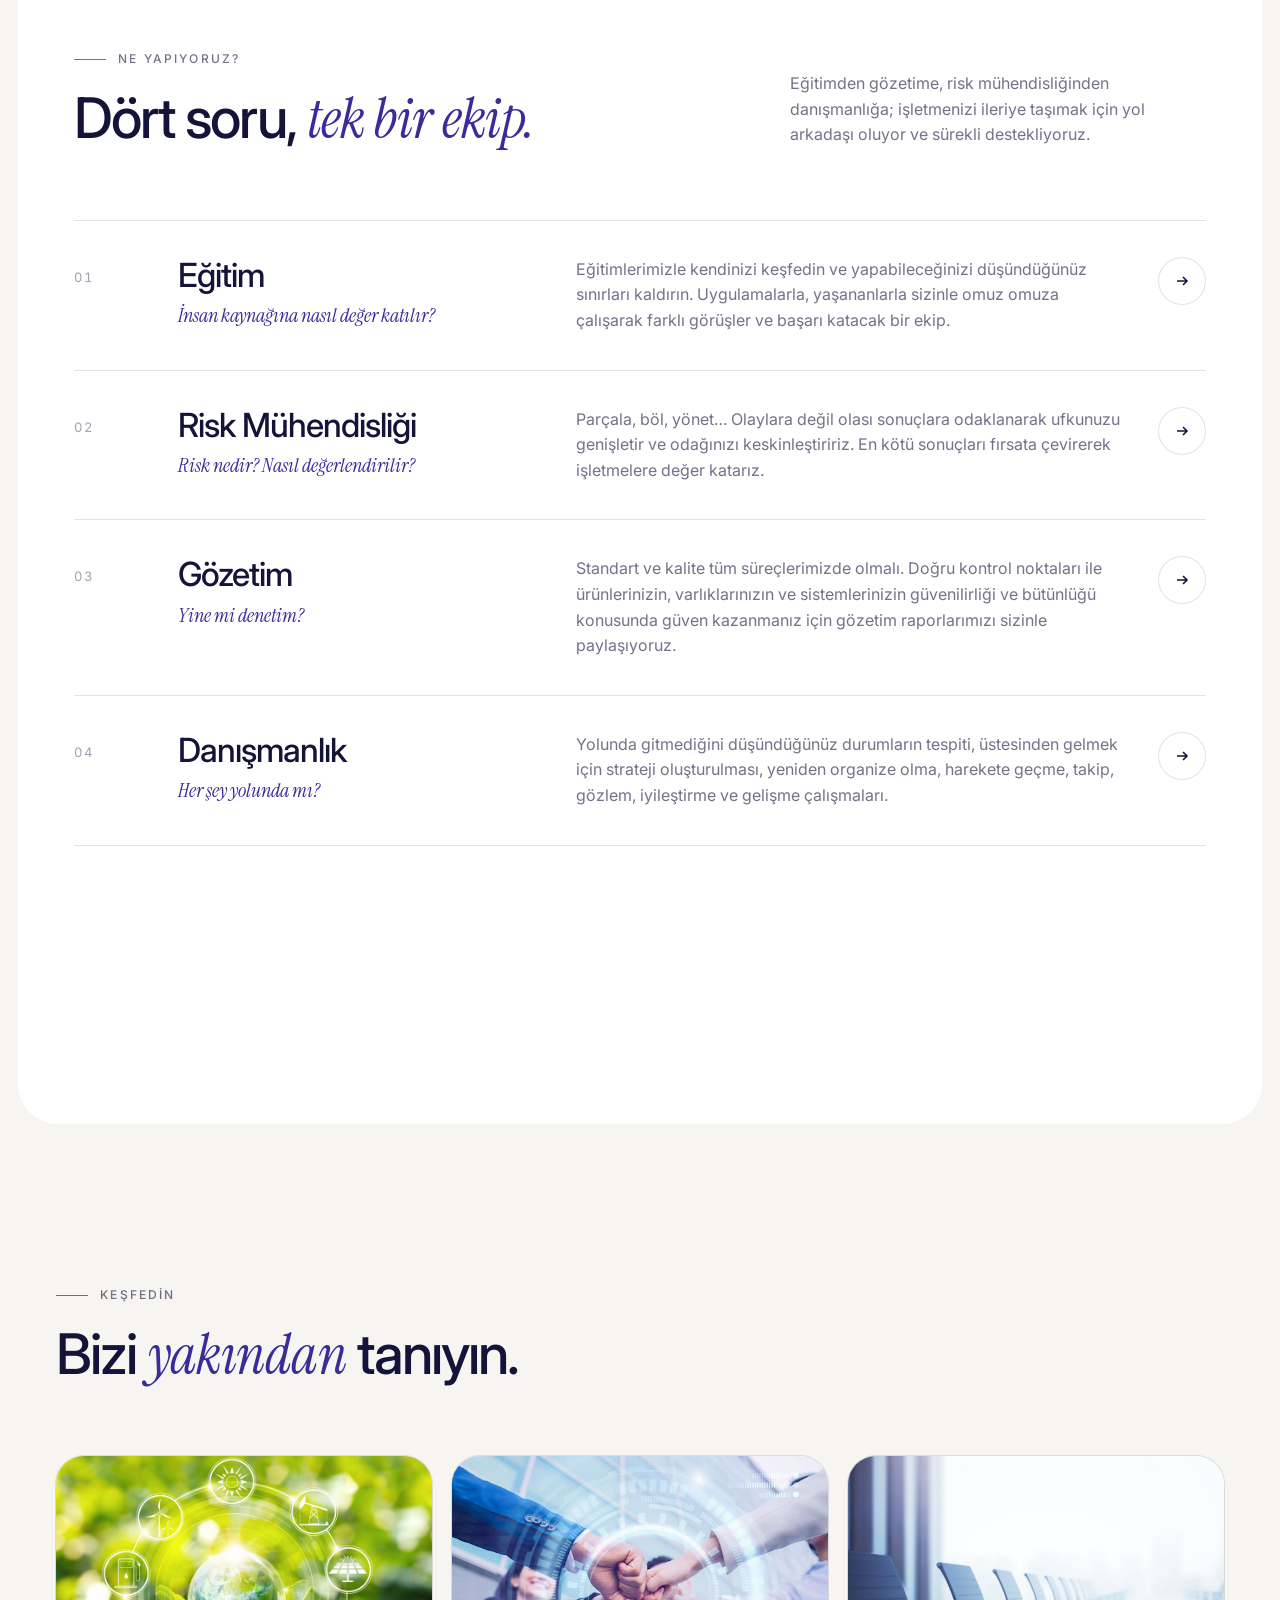
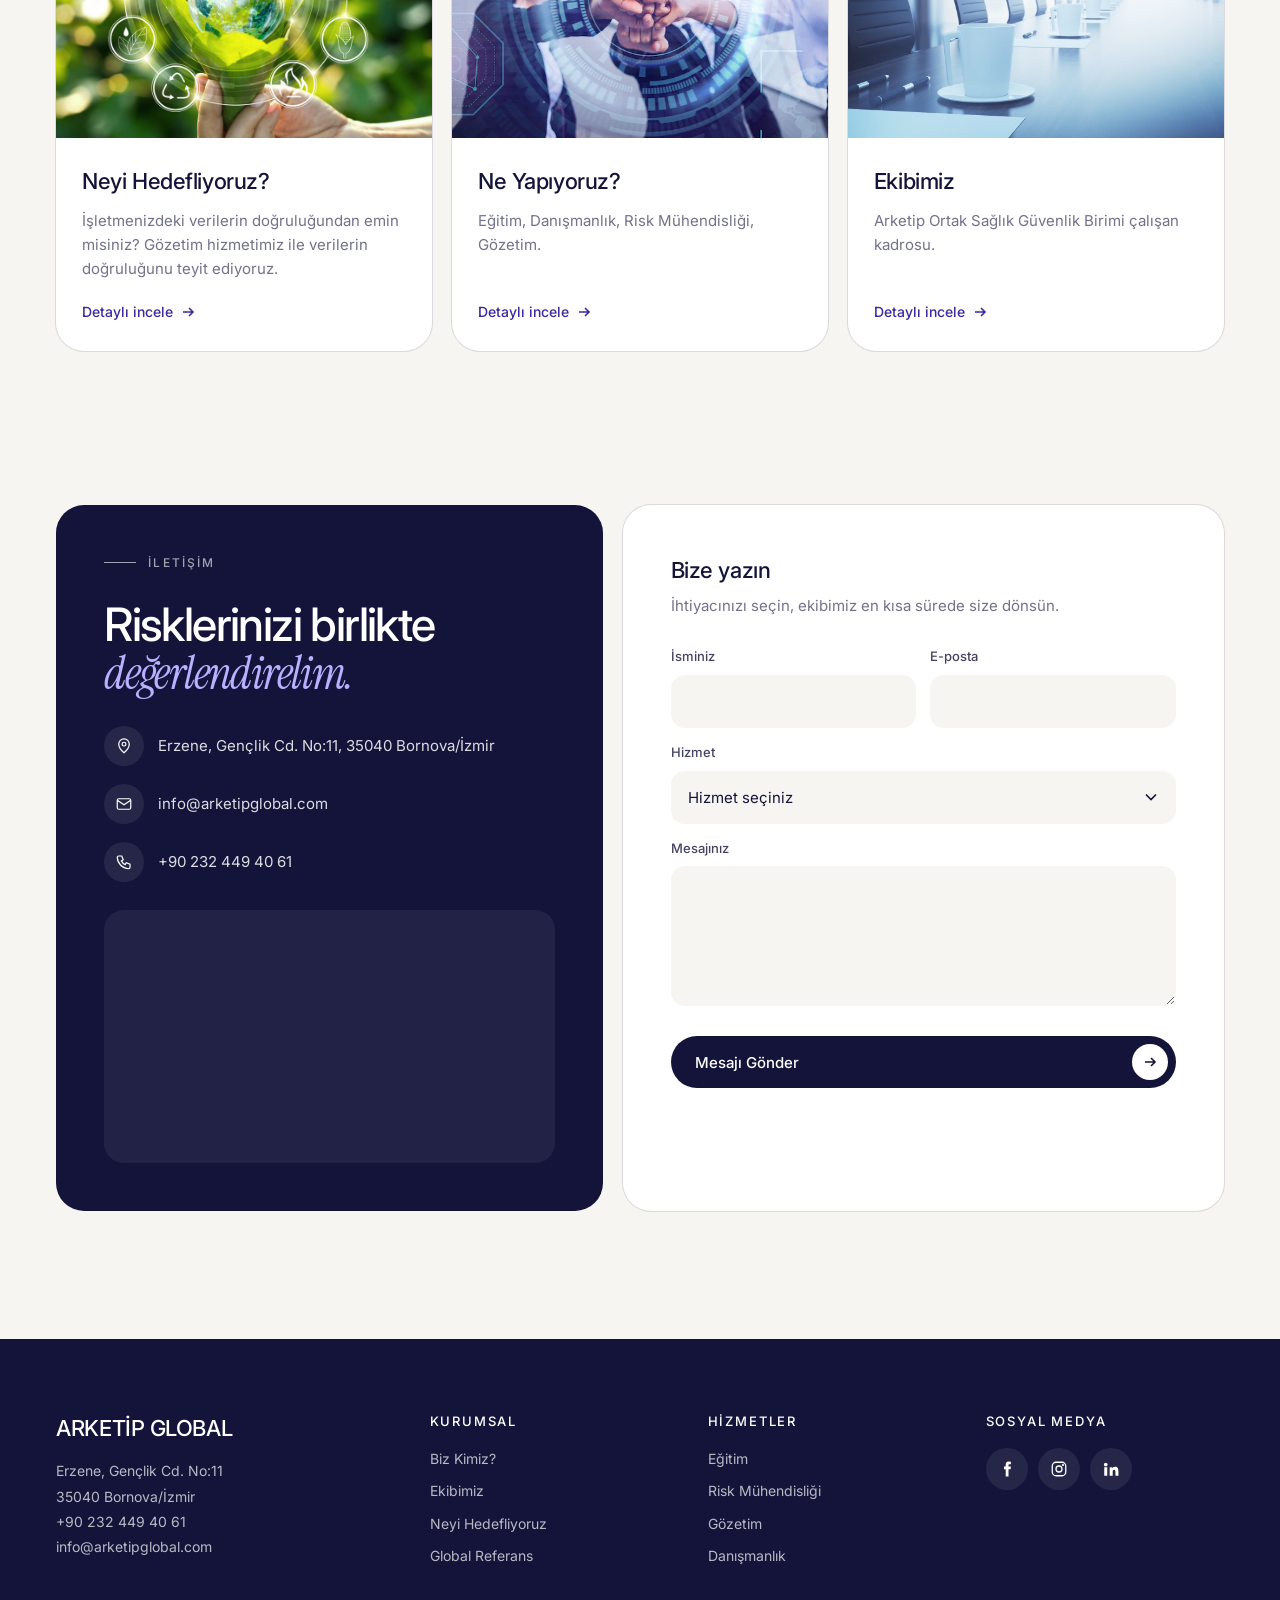
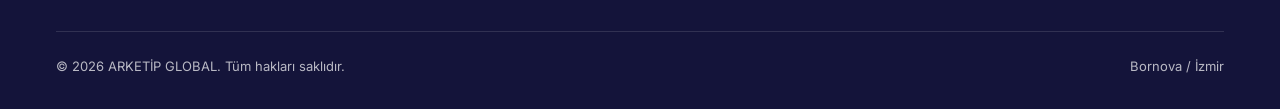
==== commit f5cc7a60: "Önizleme için noindex ve .nojekyll ekle Co-Authored-By: Claude Opus 5.5 <noreply@anthropic.com>" ====
--- a/index.html
+++ b/index.html
@@ -3,6 +3,7 @@
 <head>
   <meta charset="utf-8">
   <meta name="viewport" content="width=device-width, initial-scale=1">
+  <meta name="robots" content="noindex, nofollow">
   <title>Arketip Global | İş Sağlığı ve Güvenliği, Eğitim, Risk Mühendisliği</title>
   <meta name="description" content="Arketip Global; eğitim, risk mühendisliği, gözetim ve danışmanlık hizmetleriyle insan kaynağının değerini artırır, riskleri değerlendirir, denetler ve yönetir. Bornova / İzmir.">
   <meta name="keywords" content="Ortak İş sağlığı, OSGB, İş güvenliği, Risk mühendisliği, Gözetim, Danışmanlık, Eğitim, İzmir">
